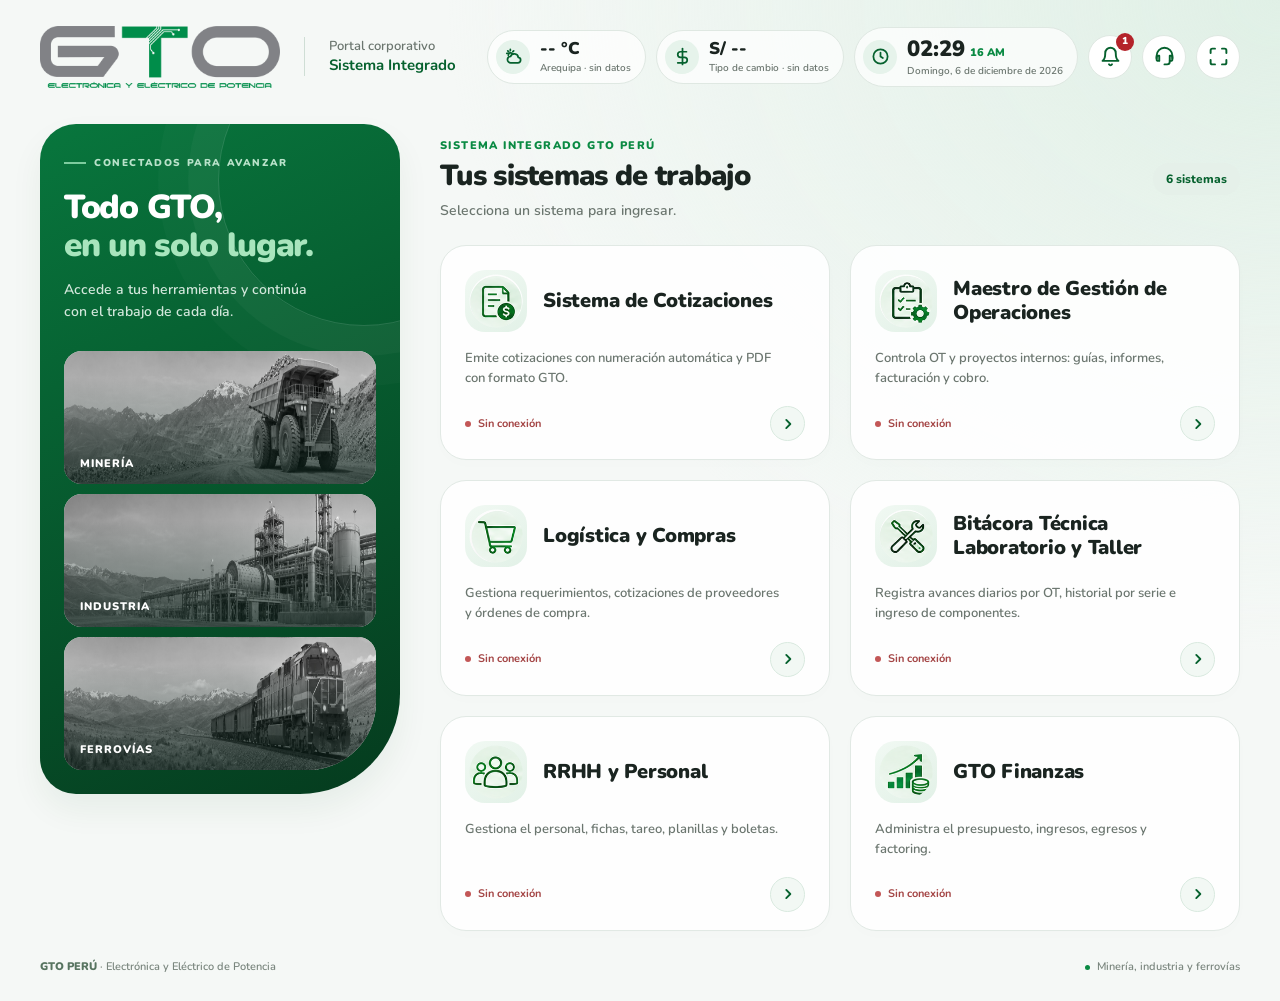
==== index.html @ 504fe236 "Redesign GTO portal with fluid layout, curved sector panel and responsive system cards" ====
<!doctype html>
<html lang="es">
<head>
<meta charset="utf-8">
<meta name="viewport" content="width=device-width,initial-scale=1">
<title>Sistema Integrado GTO</title>
<link rel="icon" type="image/png" href="assets/icono-cot.png">
<link rel="preconnect" href="https://fonts.googleapis.com">
<link href="https://fonts.googleapis.com/css2?family=Nunito:wght@500;600;700;800;900&display=swap" rel="stylesheet">
<style>
:root{--verde:#0A8A43;--verde2:#16A653;--osc:#06612E;--texto:#1A2420;--gris:#3C4540;--suave:#6B766F}
*{box-sizing:border-box;margin:0;padding:0}
html,body{background:#F5F8F6;color:var(--texto);min-width:320px}
body{font:600 15px/1.5 Nunito,"Segoe UI",Arial,sans-serif;background:radial-gradient(ellipse at 100% 0,#E0F0E6 0,transparent 46%),#F5F8F6}
a{color:inherit;text-decoration:none}button{font:inherit;color:inherit;background:none;border:0;cursor:pointer}
a:focus-visible,button:focus-visible{outline:3px solid var(--verde);outline-offset:5px}
.portal-header{max-width:1680px;margin:0 auto;padding:26px 40px 22px;display:flex;align-items:center;justify-content:space-between;gap:24px}
.brand{display:flex;align-items:center;gap:24px;flex:none}.brand img{display:block;width:240px;height:auto}.brand span{border-left:1px solid #CFDED5;padding-left:24px;font-size:13px;line-height:1.4;color:var(--suave)}.brand b{display:block;color:var(--osc);font-size:15px}
.barra{display:flex;align-items:center;justify-content:flex-end;gap:10px;flex-wrap:wrap}
.chip{display:flex;align-items:center;gap:10px;padding:8px 14px 8px 8px;border:1px solid #DFE8E2;border-radius:100px;background:#FFFFFFB8;min-height:52px}
.chip .ico{width:34px;height:34px;display:grid;place-items:center;background:#E6F3EB;color:var(--osc);border-radius:50%;flex:none}.ico svg{width:19px;height:19px}
.chip .v{font-size:17px;line-height:1.2;font-weight:900;font-variant-numeric:tabular-nums;white-space:nowrap}.chip .v small{font-size:11px;color:var(--verde);margin-left:5px}.chip .l{font-size:10px;line-height:1.3;color:var(--suave);margin-top:3px;max-width:200px}.reloj .v{font-size:22px}.reloj .sal{display:none}
.btn{position:relative;width:44px;height:44px;display:grid;place-items:center;color:var(--osc);border-radius:50%;background:#FFF;border:1px solid #DFE8E2;transition:background .18s,transform .18s}.btn svg{width:21px;height:21px}.btn:hover{background:#E8F5EC;transform:translateY(-2px)}.badge{position:absolute;top:-3px;right:-3px;min-width:18px;height:18px;padding:0 4px;border-radius:20px;background:#B4232A;color:white;font-size:10px;font-weight:900;display:grid;place-items:center}.badge:empty{display:none}
.portal-main{max-width:1680px;margin:0 auto;padding:14px 40px 24px;display:grid;grid-template-columns:minmax(280px,360px) minmax(0,1fr);gap:40px;align-items:start}
.intro{position:relative;isolation:isolate;padding:32px 24px 24px;background:linear-gradient(155deg,#08763D,#053B1E);color:#fff;border-radius:36px 36px 100px 36px;overflow:hidden;box-shadow:0 16px 32px #154D2310}
.intro::before{content:'';position:absolute;z-index:-1;top:-90px;right:-110px;width:290px;height:290px;border:1px solid #FFFFFF24;border-radius:50%;box-shadow:0 0 0 30px #FFFFFF08,0 0 0 60px #FFFFFF05;pointer-events:none}
.eyebrow{display:flex;align-items:center;gap:8px;font-size:10px;font-weight:900;letter-spacing:1.6px;color:#B9E2CA;text-transform:uppercase}.eyebrow::before{content:'';width:22px;height:2px;background:#7DCC9E}
.intro h1{font-size:clamp(30px,2.6vw,42px);font-weight:900;letter-spacing:-1.3px;line-height:1.14;margin:18px 0 14px}.intro h1 span{color:#A8E5BD}.intro>p{font-size:14px;line-height:1.6;color:#D2E7DB;max-width:260px}
.sectores{display:grid;gap:10px;margin-top:28px}.sector{height:133px;position:relative;overflow:hidden;isolation:isolate;border-radius:18px;background:#E0E6E2}.sector:last-child{border-bottom-right-radius:68px}.sector::before{content:'';position:absolute;inset:0;z-index:-1;background:url('assets/login-sectores-v2.jpg') center top/100% 300% no-repeat;transition:transform .6s}.sector:nth-child(2)::before{background-position:center}.sector:nth-child(3)::before{background-position:center bottom}.sector::after{content:'';position:absolute;inset:0;z-index:-1;background:linear-gradient(0deg,#0D241CB3,transparent 80%)}.sector span{position:absolute;bottom:12px;left:16px;font-size:11px;letter-spacing:1px;font-weight:900}.sector:hover::before{transform:scale(1.035)}
.module-region{padding-top:14px;min-width:0}.section-heading{display:flex;align-items:center;justify-content:space-between;gap:20px;margin-bottom:24px}.section-heading .kicker{font-size:11px;letter-spacing:1.4px;color:var(--verde);text-transform:uppercase;font-weight:900;margin-bottom:5px}.section-heading h2{font-size:29px;font-weight:900;letter-spacing:-.7px;line-height:1.2}.section-heading p{font-size:14px;color:var(--suave);margin-top:6px}.module-count{padding:7px 13px;border-radius:40px;background:#E5F0E9;color:var(--osc);font-size:12px;font-weight:800;white-space:nowrap}
.lienzo{display:grid;grid-template-columns:repeat(2,minmax(0,1fr));gap:20px}
.card{position:relative;display:flex;flex-direction:column;min-width:0;min-height:202px;background:#FFFFFFE8;border:1px solid #E1E9E4;border-radius:26px;padding:24px 24px 18px;box-shadow:0 4px 14px #214E2E03;transition:transform .2s,box-shadow .2s,border-color .2s;overflow:hidden}
.card:hover{transform:translateY(-4px);border-color:#9FCEB1;box-shadow:0 16px 36px #145C3010;background:#FFF}.card-top{display:flex;align-items:center;gap:16px;min-width:0;padding-right:0}.card-icon{width:62px;height:62px;display:grid;place-items:center;flex:none;border-radius:20px;background:linear-gradient(145deg,#F1F9F3,#E2F1E7)}.card img{width:54px;height:54px;object-fit:contain}.card h3{font-size:20px;line-height:1.2;font-weight:900;letter-spacing:-.25px;max-width:290px}.card p{font-size:13px;font-weight:600;line-height:1.55;color:var(--suave);margin:16px 0 18px;max-width:95%}.card-bottom{display:flex;align-items:center;justify-content:space-between;gap:12px;margin-top:auto}.est{display:inline-flex;align-items:center;gap:7px;font-size:11px;font-weight:700;color:var(--suave)}.est i{width:6px;height:6px;border-radius:50%;background:#B8C2BC}.est b{font-weight:700}.est.ok{color:#397953}.est.ok i{background:#23A45C}.est.mal{color:#A44545}.est.mal i{background:#C35757}.ir{display:grid;place-items:center;width:35px;height:35px;border-radius:50%;border:1px solid #D9E9DF;color:var(--osc);background:#F2F8F4;transition:color .2s,background .2s,transform .2s}.ir svg{width:14px;height:14px}.card:hover .ir{color:#fff;background:var(--verde);border-color:var(--verde);transform:translateX(2px)}
.portal-footer{max-width:1680px;margin:0 auto;padding:4px 40px 26px;display:flex;align-items:center;justify-content:space-between;gap:20px;color:#7A867E;font-size:11px}.portal-footer b{font-weight:900;color:#577460}.portal-footer span:last-child{display:flex;align-items:center;gap:7px}.portal-footer span:last-child::before{content:'';width:5px;height:5px;border-radius:50%;background:#0A8A43}
@media(min-width:1500px){.card{min-height:210px;padding:25px 28px 18px}.card h3{font-size:22px}.card p{font-size:14px}.intro{padding-top:38px}.sector{height:140px}}
@media(max-width:1250px){.portal-header{padding:22px 28px}.brand span{display:none}.brand img{width:210px}.portal-main{padding:12px 28px 24px;grid-template-columns:280px minmax(0,1fr);gap:26px}.intro{padding:28px 20px 22px}.intro h1{font-size:33px}.sector{height:145px}.card{padding:20px;min-height:215px}.card h3{font-size:18px}.card-icon{width:50px;height:50px;border-radius:17px}.card img{width:46px;height:46px}.card-top{gap:12px}.portal-footer{padding-left:28px;padding-right:28px}.chip .l{max-width:160px}}
@media(max-width:1000px){.portal-header{align-items:flex-start}.brand img{width:180px}.barra{gap:7px}.chip{min-height:44px;padding:6px 11px 6px 6px}.chip .ico{width:28px;height:28px}.chip .v{font-size:15px}.chip .l{font-size:9px;max-width:145px}.reloj .v{font-size:19px}.btn{width:38px;height:38px}.portal-main{grid-template-columns:220px minmax(0,1fr);gap:22px}.intro h1{font-size:29px}.intro>p{font-size:13px}.eyebrow{font-size:9px;letter-spacing:1px}.sector{height:150px}.card{padding:18px;min-height:230px}.card-top{align-items:flex-start;gap:10px}.card-icon{width:42px;height:42px;border-radius:14px}.card img{width:38px;height:38px}.card h3{font-size:17px}.card p{font-size:12px}.lienzo{gap:14px}.section-heading h2{font-size:25px}.module-count{display:none}}
@media(max-width:760px){.portal-header{padding:20px;flex-direction:column;gap:18px}.brand img{width:205px}.brand span{display:block;font-size:10px;padding-left:16px}.brand{gap:16px}.brand b{font-size:12px}#portalToolbar{width:100%}.barra{justify-content:flex-start;gap:8px}.chip{flex:1;min-height:48px;gap:8px}.chip .v{font-size:16px}.chip .l{max-width:130px;font-size:10px}.chip.reloj{order:1;flex-basis:calc(100% - 154px);flex-grow:1}.btn{order:2;width:40px;height:40px}.portal-main{display:block;padding:2px 20px 24px}.intro{padding:25px 22px 20px;border-radius:28px 28px 56px 28px}.intro h1{font-size:31px;letter-spacing:-.8px;margin:12px 0 10px}.intro h1 br{display:none}.intro>p{max-width:100%;font-size:13px}.sectores{grid-template-columns:repeat(3,minmax(0,1fr));gap:8px;margin-top:20px}.sector{height:90px;border-radius:12px}.sector:last-child{border-bottom-right-radius:30px}.sector::before{background-size:270% 300%;background-position:right top}.sector:nth-child(2)::before{background-position:right center}.sector:nth-child(3)::before{background-position:right bottom}.sector span{font-size:8px;letter-spacing:.4px;left:8px;bottom:8px}.module-region{padding-top:28px}.section-heading{margin-bottom:18px}.section-heading h2{font-size:25px}.section-heading p{font-size:13px}.lienzo{grid-template-columns:1fr;gap:13px}.card{min-height:0;padding:22px;border-radius:24px}.card-top{align-items:center;gap:14px}.card-icon{width:54px;height:54px;border-radius:18px}.card img{width:48px;height:48px}.card h3{font-size:20px;max-width:none}.card p{font-size:13px;margin:14px 0;max-width:100%}.card-bottom{margin-top:0}.ir{width:32px;height:32px}.portal-footer{padding:0 22px 26px;font-size:10px;flex-wrap:wrap;gap:7px}.portal-footer span:last-child{display:none}}
@media(prefers-reduced-motion:reduce){*,*::before{transition:none!important}}
/* Paneles flotantes (avisos y soporte) */
.velo{position:fixed;inset:0;background:rgba(10,20,15,.35);display:none;z-index:50}
.velo.on{display:block}
.panel{position:fixed;z-index:60;background:#fff;border-radius:18px;box-shadow:0 20px 50px rgba(10,30,20,.25);width:min(420px,calc(100vw - 32px));display:none;overflow:hidden}
.panel.on{display:block}
.panel header{display:flex;align-items:center;gap:12px;padding:18px 20px;background:linear-gradient(135deg,var(--verde2),var(--osc));color:#fff}
.panel header h4{font-size:18px;font-weight:900;flex:1}
.panel header button{color:#fff;font-size:24px;line-height:1;width:32px;height:32px;border-radius:50%}
.panel header button:hover{background:rgba(255,255,255,.15)}
.avisos{max-height:60vh;overflow:auto;padding:8px 0}
.aviso{padding:14px 20px;border-bottom:1px solid #EEF2EF}
.aviso:last-child{border-bottom:0}
.aviso .f{font-size:12px;font-weight:800;color:var(--verde);text-transform:uppercase;letter-spacing:.5px}
.aviso b{display:block;font-size:16px;font-weight:900;margin:2px 0 4px}
.aviso p{font-size:14px;color:var(--gris);line-height:1.45;font-weight:600}
.grupo{padding:12px 20px 4px;font-size:11px;font-weight:900;letter-spacing:1.2px;color:var(--suave);text-transform:uppercase}
.aviso{display:flex;gap:14px;align-items:flex-start}
.aviso .ti{width:40px;height:40px;border-radius:12px;display:grid;place-items:center;flex:none;color:#fff}
.aviso .ti svg{width:21px;height:21px}
.t-basura{background:#7A5A2B}.t-seguridad{background:#D98A0A}.t-visita{background:#1C6FD1}.t-recojo{background:#0A8A43}
.aviso.hoy{background:#FFF8EC}
.aviso.nuevo b::after{content:"NUEVO";margin-left:8px;font-size:10px;background:#D93A3A;color:#fff;padding:2px 6px;border-radius:8px;vertical-align:middle}
.vacio{padding:24px 20px;color:var(--suave);font-weight:700;text-align:center}
.sop{padding:20px;display:grid;gap:12px}
.sop p{color:var(--gris);font-weight:600;font-size:14px;line-height:1.45}
.sop a{display:flex;align-items:center;gap:14px;padding:14px 16px;border-radius:14px;border:1px solid #E1E8E4;font-weight:800;transition:.15s}
.sop a:hover{border-color:var(--verde);background:#F2FAF5}
.sop a span{display:block;font-size:13px;color:var(--suave);font-weight:600}
.sop a .i{width:44px;height:44px;border-radius:50%;display:grid;place-items:center;color:#fff;flex:none}
.sop a .i svg{width:22px;height:22px}

</style>
</head>
<body>
<header class="portal-header">
 <a class="brand" href="/" aria-label="Inicio · Sistema Integrado GTO"><img src="assets/logo-gto.png" alt="GTO · Electrónica y Eléctrico de Potencia"><span>Portal corporativo<b>Sistema Integrado</b></span></a>
 <div id="portalToolbar" aria-label="Información y herramientas"></div>
</header>
<main class="portal-main">
 <aside class="intro" aria-label="GTO Perú · Nuestros sectores">
  <div class="eyebrow">Conectados para avanzar</div>
  <h1>Todo GTO,<br> <span>en un solo lugar.</span></h1>
  <p>Accede a tus herramientas y continúa con el trabajo de cada día.</p>
  <div class="sectores"><div class="sector"><span>MINERÍA</span></div><div class="sector"><span>INDUSTRIA</span></div><div class="sector"><span>FERROVÍAS</span></div></div>
 </aside>
 <section class="module-region" aria-labelledby="module-title">
  <div class="section-heading"><div><div class="kicker">Sistema Integrado GTO Perú</div><h2 id="module-title">Tus sistemas de trabajo</h2><p>Selecciona un sistema para ingresar.</p></div><span class="module-count">6 sistemas</span></div>
  <nav class="lienzo" id="lienzo" aria-label="Sistemas de GTO"></nav>
 </section>
</main>
<footer class="portal-footer"><span><b>GTO PERÚ</b> · Electrónica y Eléctrico de Potencia</span><span>Minería, industria y ferrovías</span></footer>

<div class="velo" id="velo"></div>
<div class="panel" id="pAvisos" role="dialog" aria-label="Recordatorios"><header><h4>Recordatorios</h4><button data-cerrar aria-label="Cerrar">×</button></header><div class="avisos" id="listaAvisos"></div></div>
<div class="panel" id="pSoporte" role="dialog" aria-label="Soporte de sistemas"><header><h4>Soporte de sistemas</h4><button data-cerrar aria-label="Cerrar">×</button></header><div class="sop" id="sop"></div></div>

<script src="recordatorios.js?v=1"></script>
<script>
/* =====================================================================
   CONFIGURACIÓN — todo lo que se edita está aquí
   ===================================================================== */

/* 1) Sistemas (nombre, descripción, icono y dirección) */
const SISTEMAS = [
  { nombre:'Sistema de<br>Cotizaciones', desc:'Emite cotizaciones con numeración automática y PDF con formato GTO.', icono:'assets/icono-cot.png', url:'https://cotizador-gto-web.vercel.app' },
  { nombre:'Maestro de Gestión<br>de Operaciones', desc:'Controla OT y proyectos internos: guías, informes, facturación y cobro.', icono:'assets/icono-maestro.png', url:'https://maestro-gestion-operaciones.vercel.app' },
  { nombre:'Logística y<br>Compras', desc:'Gestiona requerimientos, cotizaciones de proveedores y órdenes de compra.', icono:'assets/icono-compras.png', url:'https://gto-oc-sistema-app.vercel.app' },
  { nombre:'Bitácora Técnica<br>Laboratorio y Taller', desc:'Registra avances diarios por OT, historial por serie e ingreso de componentes.', icono:'assets/icono-taller.png', url:'https://bitacora-tecnica-gto.vercel.app' },
  { nombre:'RRHH y<br>Personal', desc:'Gestiona el personal, fichas, tareo, planillas y boletas.', icono:'assets/icono-rrhh.png', url:'https://gto-rrhh.vercel.app' },
  { nombre:'GTO<br>Finanzas', desc:'Administra el presupuesto, ingresos, egresos y factoring.', icono:'assets/icono-finanzas.png', url:'https://gto-finanzas.vercel.app' },
];

/* 2) Recordatorios de la campana: se editan en el archivo recordatorios.js */

/* 3) Soporte de sistemas */
const SOPORTE = {
  whatsapp:'51921502895',                 // número con código de país, sin + ni espacios
  correo:'jalexisgomezm@gmail.com',
  nombre:'Soporte de sistemas GTO',
};

/* 4) Clima (Arequipa) */
const CLIMA = { lat:-16.41, lon:-71.54, lugar:'Arequipa' };

/* ===================================================================== */
const TZ='America/Lima';
const svg=(d,w=2.2)=>`<svg viewBox="0 0 24 24" fill="none" stroke="currentColor" stroke-width="${w}" stroke-linecap="round" stroke-linejoin="round" aria-hidden="true">${d}</svg>`;
const I={
  flecha:svg('<path d="M9 5l7 7-7 7"/>',3.2),
  reloj:svg('<circle cx="12" cy="12" r="9"/><path d="M12 7v5l3 2"/>'),
  sol:svg('<circle cx="12" cy="12" r="4"/><path d="M12 2v2M12 20v2M4.9 4.9l1.4 1.4M17.7 17.7l1.4 1.4M2 12h2M20 12h2M4.9 19.1l1.4-1.4M17.7 6.3l1.4-1.4"/>'),
  nube:svg('<path d="M7 18h10a4 4 0 0 0 .6-7.96A6 6 0 0 0 6.1 9.2 4.5 4.5 0 0 0 7 18z"/>'),
  solnube:svg('<path d="M8 3v1.5M3.5 8H5M4.8 4.8l1 1M12.2 4.8l-1 1"/><path d="M5.5 10.5a3 3 0 0 1 5.6-1.6"/><path d="M8.5 20h9a3.5 3.5 0 0 0 .5-6.96A5 5 0 0 0 8.3 12a3.9 3.9 0 0 0 .2 8z"/>'),
  lluvia:svg('<path d="M7 15h10a4 4 0 0 0 .6-7.96A6 6 0 0 0 6.1 6.2 4.5 4.5 0 0 0 7 15z"/><path d="M8 18l-1 3M12 18l-1 3M16 18l-1 3"/>'),
  tormenta:svg('<path d="M7 15h10a4 4 0 0 0 .6-7.96A6 6 0 0 0 6.1 6.2 4.5 4.5 0 0 0 7 15z"/><path d="M12 15l-2 4h3l-2 4"/>'),
  niebla:svg('<path d="M4 9h16M3 13h18M5 17h14"/>'),
  dolar:svg('<path d="M12 2v20"/><path d="M17 6H9.5a3.5 3.5 0 0 0 0 7h5a3.5 3.5 0 0 1 0 7H6"/>'),
  campana:svg('<path d="M6 8a6 6 0 1 1 12 0c0 7 3 9 3 9H3s3-2 3-9"/><path d="M10.3 21a1.94 1.94 0 0 0 3.4 0"/>'),
  soporte:svg('<path d="M3 14v-3a9 9 0 0 1 18 0v3"/><path d="M21 15a2 2 0 0 1-2 2h-1v-6h1a2 2 0 0 1 2 2z"/><path d="M3 15a2 2 0 0 0 2 2h1v-6H5a2 2 0 0 0-2 2z"/><path d="M18 17v1a3 3 0 0 1-3 3h-3"/>'),
  completa:svg('<path d="M8 3H5a2 2 0 0 0-2 2v3M16 3h3a2 2 0 0 1 2 2v3M8 21H5a2 2 0 0 1-2-2v-3M16 21h3a2 2 0 0 0 2-2v-3"/>'),
  salir:svg('<path d="M8 3v3a2 2 0 0 1-2 2H3M21 8h-3a2 2 0 0 1-2-2V3M3 16h3a2 2 0 0 1 2 2v3M16 21v-3a2 2 0 0 1 2-2h3"/>'),
  wa:'<svg viewBox="0 0 24 24" fill="currentColor" aria-hidden="true"><path d="M17.5 14.4c-.3-.1-1.7-.8-2-.9-.3-.1-.5-.1-.7.1-.2.3-.8.9-.9 1.1-.2.2-.3.2-.6.1-.3-.1-1.2-.5-2.3-1.4-.9-.8-1.4-1.7-1.6-2-.2-.3 0-.5.1-.6l.4-.5c.1-.2.2-.3.3-.5.1-.2 0-.4 0-.5l-.9-2.2c-.2-.6-.5-.5-.7-.5h-.6c-.2 0-.5.1-.8.4-.3.3-1 1-1 2.5s1.1 2.9 1.2 3.1c.1.2 2.1 3.2 5.1 4.5.7.3 1.3.5 1.7.6.7.2 1.4.2 1.9.1.6-.1 1.7-.7 2-1.4.2-.7.2-1.2.2-1.4-.1-.1-.3-.2-.6-.3zM12 2a10 10 0 0 0-8.6 15.1L2 22l5-1.3A10 10 0 1 0 12 2z"/></svg>',
  basura:svg('<path d="M3 6h18"/><path d="M8 6V4h8v2"/><path d="M6 6l1 14a2 2 0 0 0 2 2h6a2 2 0 0 0 2-2l1-14"/><path d="M10 11v6M14 11v6"/>'),
  seguridad:svg('<path d="M12 3l8 3v6c0 5-3.5 8-8 9-4.5-1-8-4-8-9V6z"/><path d="m9 12 2 2 4-4"/>'),
  visita:svg('<circle cx="9" cy="8" r="3.2"/><path d="M3 20a6 6 0 0 1 12 0"/><path d="M16 4.5a3 3 0 0 1 0 6M21 20a5 5 0 0 0-4-4.9"/>'),
  recojo:svg('<path d="M1 6h13v10H1z"/><path d="M14 9h4l3 3v4h-7"/><circle cx="5.5" cy="17.5" r="2"/><circle cx="17.5" cy="17.5" r="2"/>'),
  mail:svg('<rect x="3" y="5" width="18" height="14" rx="2"/><path d="m3 7 9 6 9-6"/>'),
};

/* --- Construcción --- */
const barra=`<div class="barra">
  <div class="chip" title="Clima en ${CLIMA.lugar}"><span class="ico" data-cico>${I.solnube}</span><div><div class="v" data-ct>-- °C</div><div class="l" data-cl>${CLIMA.lugar}</div></div></div>
  <div class="chip" title="Tipo de cambio del dólar"><span class="ico">${I.dolar}</span><div><div class="v" data-tc>S/ --</div><div class="l" data-tcl>Tipo de cambio</div></div></div>
  <div class="chip reloj" role="timer"><span class="ico">${I.reloj}</span><div><div class="v"><span data-h>--:--</span><small data-s></small></div><div class="l" data-f></div></div><div class="sal" data-g></div></div>
  <button class="btn" data-abrir="pAvisos" title="Recordatorios" aria-label="Recordatorios">${I.campana}<span class="badge" data-badge></span></button>
  <button class="btn" data-abrir="pSoporte" title="Soporte de sistemas" aria-label="Soporte de sistemas">${I.soporte}</button>
  <button class="btn" data-full title="Pantalla completa" aria-label="Pantalla completa">${I.completa}</button>
</div>`;
const tarjeta=(s,i)=>`<a class="card" href="${s.url}" target="_blank" rel="noopener" aria-label="${s.nombre.replace('<br>',' ')}">
 <div class="card-top"><span class="card-icon"><img src="${s.icono}" alt=""></span><h3>${s.nombre.replace('<br>',' ')}</h3></div>
 <p>${s.desc}</p><div class="card-bottom"><span class="est" data-est="${i}"><i></i><b>Verificando…</b></span><span class="ir" aria-hidden="true">${I.flecha}</span></div></a>`;
document.getElementById('lienzo').innerHTML=SISTEMAS.map(tarjeta).join('');
document.getElementById('portalToolbar').innerHTML=barra;
const $$=q=>document.querySelectorAll(q);
const set=(q,html)=>$$(q).forEach(e=>e.innerHTML=html);

/* --- Reloj (hora de Perú) --- */
const fH=new Intl.DateTimeFormat('es-PE',{timeZone:TZ,hour:'2-digit',minute:'2-digit',hour12:true});
const fS=new Intl.DateTimeFormat('es-PE',{timeZone:TZ,second:'2-digit'});
const fF=new Intl.DateTimeFormat('es-PE',{timeZone:TZ,weekday:'long',day:'numeric',month:'long',year:'numeric'});
const fHH=new Intl.DateTimeFormat('es-PE',{timeZone:TZ,hour:'numeric',hour12:false});
function tic(){
  const d=new Date(), p=fH.formatToParts(d), v=t=>(p.find(x=>x.type===t)||{}).value||'';
  const ap=v('dayPeriod').replace(/[.\s]/g,'').toUpperCase();
  const h=+fHH.format(d);
  set('[data-h]',v('hour')+':'+v('minute'));
  set('[data-s]',fS.format(d).padStart(2,'0')+' '+ap);
  set('[data-f]',fF.format(d).replace(/^./,c=>c.toUpperCase()));
  set('[data-g]',h<12?'Buenos<br>días':h<19?'Buenas<br>tardes':'Buenas<br>noches');
}
tic(); setInterval(tic,1000);

/* --- Clima (Open-Meteo, sin clave) --- */
function iconoClima(c){ if(c===0)return[I.sol,'Despejado']; if(c<=2)return[I.solnube,'Parcial nublado']; if(c===3)return[I.nube,'Nublado'];
  if(c<=48)return[I.niebla,'Neblina']; if(c<=67||(c>=80&&c<=82))return[I.lluvia,'Lluvia']; if(c<=77)return[I.nube,'Nieve']; return[I.tormenta,'Tormenta']; }
async function clima(){
  try{
    const r=await fetch(`https://api.open-meteo.com/v1/forecast?latitude=${CLIMA.lat}&longitude=${CLIMA.lon}&current=temperature_2m,weather_code&daily=temperature_2m_max,temperature_2m_min&timezone=${encodeURIComponent(TZ)}&forecast_days=1`);
    const j=await r.json(); const [ic,txt]=iconoClima(j.current.weather_code);
    set('[data-cico]',ic); set('[data-ct]',Math.round(j.current.temperature_2m)+' °C');
    set('[data-cl]',`${CLIMA.lugar} · ${txt} · ${Math.round(j.daily.temperature_2m_min[0])}°/${Math.round(j.daily.temperature_2m_max[0])}°`);
  }catch(e){ set('[data-cl]',CLIMA.lugar+' · sin datos'); }
}
clima(); setInterval(clima,30*60*1000);

/* --- Tipo de cambio (SUNAT; si no responde, referencial de mercado) --- */
const n3=x=>Number(x).toFixed(3);
async function tipoCambio(){
  try{
    const r=await fetch('https://api.apis.net.pe/v1/tipo-cambio-sunat'); if(!r.ok) throw 0;
    const j=await r.json(); if(!j.venta) throw 0;
    set('[data-tc]',`S/ ${n3(j.venta)}<small>V</small>`); set('[data-tcl]',`SUNAT · compra ${n3(j.compra)}`); return;
  }catch(e){}
  try{
    const r=await fetch('https://open.er-api.com/v6/latest/USD'); const j=await r.json();
    set('[data-tc]',`S/ ${n3(j.rates.PEN)}`); set('[data-tcl]','Dólar · referencial');
  }catch(e){ set('[data-tcl]','Tipo de cambio · sin datos'); }
}
tipoCambio(); setInterval(tipoCambio,60*60*1000);

/* --- Estado de cada sistema --- */
async function estado(){
  SISTEMAS.forEach(async(s,i)=>{
    const ctl=new AbortController(); const t=setTimeout(()=>ctl.abort(),9000); let ok=false;
    try{ await fetch(s.url,{mode:'no-cors',cache:'no-store',signal:ctl.signal}); ok=true; }catch(e){}
    clearTimeout(t);
    $$(`[data-est="${i}"]`).forEach(e=>{ e.className='est '+(ok?'ok':'mal'); e.querySelector('b').textContent=ok?'En línea':'Sin conexión'; });
  });
}
estado(); setInterval(estado,5*60*1000);

/* --- Recordatorios (campana) --- */
const EV=window.EVENTOS||[], FX=window.FIJOS||[], SG=window.SEGURIDAD||[];
const fISO=new Intl.DateTimeFormat('en-CA',{timeZone:TZ,year:'numeric',month:'2-digit',day:'2-digit'});
const fHM=new Intl.DateTimeFormat('en-GB',{timeZone:TZ,hour:'2-digit',minute:'2-digit',hour12:false});
const fDia=new Intl.DateTimeFormat('es-PE',{timeZone:'UTC',weekday:'long',day:'numeric',month:'long'});
const fWd=new Intl.DateTimeFormat('en-US',{timeZone:TZ,weekday:'short'});
const WD={Sun:0,Mon:1,Tue:2,Wed:3,Thu:4,Fri:5,Sat:6};
const addDias=(iso,n)=>{const d=new Date(iso+'T12:00:00Z');d.setUTCDate(d.getUTCDate()+n);return d.toISOString().slice(0,10)};
const LS='gto_recordatorios_vistos';
const leer=()=>{try{return JSON.parse(localStorage.getItem(LS)||'[]')}catch(e){return[]}};
function recordatorios(){
  const d=new Date(), hoy=fISO.format(d), manana=addDias(hoy,1), hm=fHM.format(d), wd=WD[fWd.format(d)];
  const items=[];
  // Eventos: hoy y mañana (activos); próximos 30 días (informativos)
  EV.filter(e=>e&&e.fecha>=hoy).sort((a,b)=>(a.fecha+(a.hora||'')).localeCompare(b.fecha+(b.hora||''))).forEach(e=>{
    const cuando=e.fecha===hoy?'Hoy':e.fecha===manana?'Mañana':fDia.format(new Date(e.fecha+'T12:00:00Z')).replace(/^./,c=>c.toUpperCase());
    if(e.fecha<=addDias(hoy,30)) items.push({id:'ev-'+e.fecha+'-'+e.titulo,g:e.fecha<=manana?'hoy':'prox',tipo:e.tipo==='recojo'?'recojo':'visita',
      f:`${cuando}${e.hora?' · '+e.hora+' h':''} · ${e.tipo==='recojo'?'Recojo':'Visita'}`,titulo:e.titulo,texto:e.texto||'',activo:e.fecha<=manana});
  });
  // Fijos semanales
  FX.forEach((r,i)=>{
    if(r.dias.includes(wd)&&hm>=(r.desde||'00:00')&&hm<=(r.hasta||'23:59'))
      items.push({id:`fx-${i}-${hoy}`,g:'hoy',tipo:r.tipo||'seguridad',f:'Hoy',titulo:r.titulo,texto:r.texto,activo:true});
    else if(r.previo&&r.dias.includes((wd+1)%7)&&hm>='15:00')
      items.push({id:`fxp-${i}-${hoy}`,g:'hoy',tipo:r.tipo||'seguridad',f:'Mañana',titulo:r.tituloPrevio||r.titulo,texto:r.textoPrevio||r.texto,activo:true});
  });
  // Seguridad del día (rota)
  if(SG.length){ const n=Math.floor(new Date(hoy+'T00:00:00Z')/864e5)%SG.length;
    items.push({id:'sg-'+hoy,g:'seg',tipo:'seguridad',f:'Seguridad del día',titulo:'Recuerda',texto:SG[n],activo:true}); }
  return items;
}
function pintarAvisos(){
  const it=recordatorios(), vistos=leer();
  set('[data-badge]',it.filter(x=>x.activo&&!vistos.includes(x.id)).length||'');
  const bloque=(g,t)=>{const l=it.filter(x=>x.g===g); return l.length?`<div class="grupo">${t}</div>`+l.map(x=>`<div class="aviso${g==='hoy'?' hoy':''}${x.activo&&!vistos.includes(x.id)?' nuevo':''}"><span class="ti t-${x.tipo}">${I[x.tipo]||I.seguridad}</span><div><span class="f">${x.f}</span><b>${x.titulo}</b><p>${x.texto}</p></div></div>`).join(''):''};
  const html=bloque('hoy','Hoy y mañana')+bloque('prox','Próximas visitas y recojos')+bloque('seg','Seguridad');
  document.getElementById('listaAvisos').innerHTML=html||'<div class="vacio">No hay recordatorios por ahora.</div>';
}
pintarAvisos(); setInterval(pintarAvisos,60*1000);

/* --- Soporte --- */
document.getElementById('sop').innerHTML=`<p>¿Algún sistema no carga o tienes una consulta? Escríbenos e indica el sistema y lo que ocurre.</p>
  <a href="https://wa.me/${SOPORTE.whatsapp}?text=${encodeURIComponent('Hola, necesito soporte con el Sistema Integrado GTO: ')}" target="_blank" rel="noopener"><span class="i" style="background:#25D366">${I.wa}</span><div>WhatsApp<span>+${SOPORTE.whatsapp.replace(/^(\d{2})(\d{3})(\d{3})(\d{3})$/,'$1 $2 $3 $4')}</span></div></a>
  <a href="mailto:${SOPORTE.correo}?subject=${encodeURIComponent('Soporte Sistema Integrado GTO')}"><span class="i" style="background:#0A8A43">${I.mail}</span><div>Correo<span>${SOPORTE.correo}</span></div></a>`;

/* --- Abrir / cerrar paneles --- */
const velo=document.getElementById('velo');
function cerrar(){ $$('.panel.on').forEach(p=>p.classList.remove('on')); velo.classList.remove('on'); }
function abrir(id,btn){
  cerrar(); const p=document.getElementById(id); p.classList.add('on'); velo.classList.add('on');
  const r=btn.getBoundingClientRect(); const w=p.offsetWidth;
  p.style.top=Math.min(r.bottom+10,window.innerHeight-p.offsetHeight-16)+'px';
  p.style.left=Math.max(16,Math.min(r.right-w,window.innerWidth-w-16))+'px';
  if(id==='pAvisos'){ try{localStorage.setItem(LS,JSON.stringify(recordatorios().map(a=>a.id)))}catch(e){} setTimeout(pintarAvisos,1500); set('[data-badge]',''); }
}
document.addEventListener('click',e=>{
  const a=e.target.closest('[data-abrir]'); if(a){ abrir(a.dataset.abrir,a); return; }
  if(e.target.closest('[data-cerrar]')||e.target===velo) cerrar();
  const f=e.target.closest('[data-full]'); if(f){ document.fullscreenElement?document.exitFullscreen():document.documentElement.requestFullscreen().catch(()=>{}); }
});
document.addEventListener('keydown',e=>{ if(e.key==='Escape') cerrar(); });
document.addEventListener('fullscreenchange',()=>{ const on=!!document.fullscreenElement;
  $$('[data-full]').forEach(b=>{ b.innerHTML=on?I.salir:I.completa; b.title=on?'Salir de pantalla completa':'Pantalla completa'; }); });
</script>
</body>
</html>
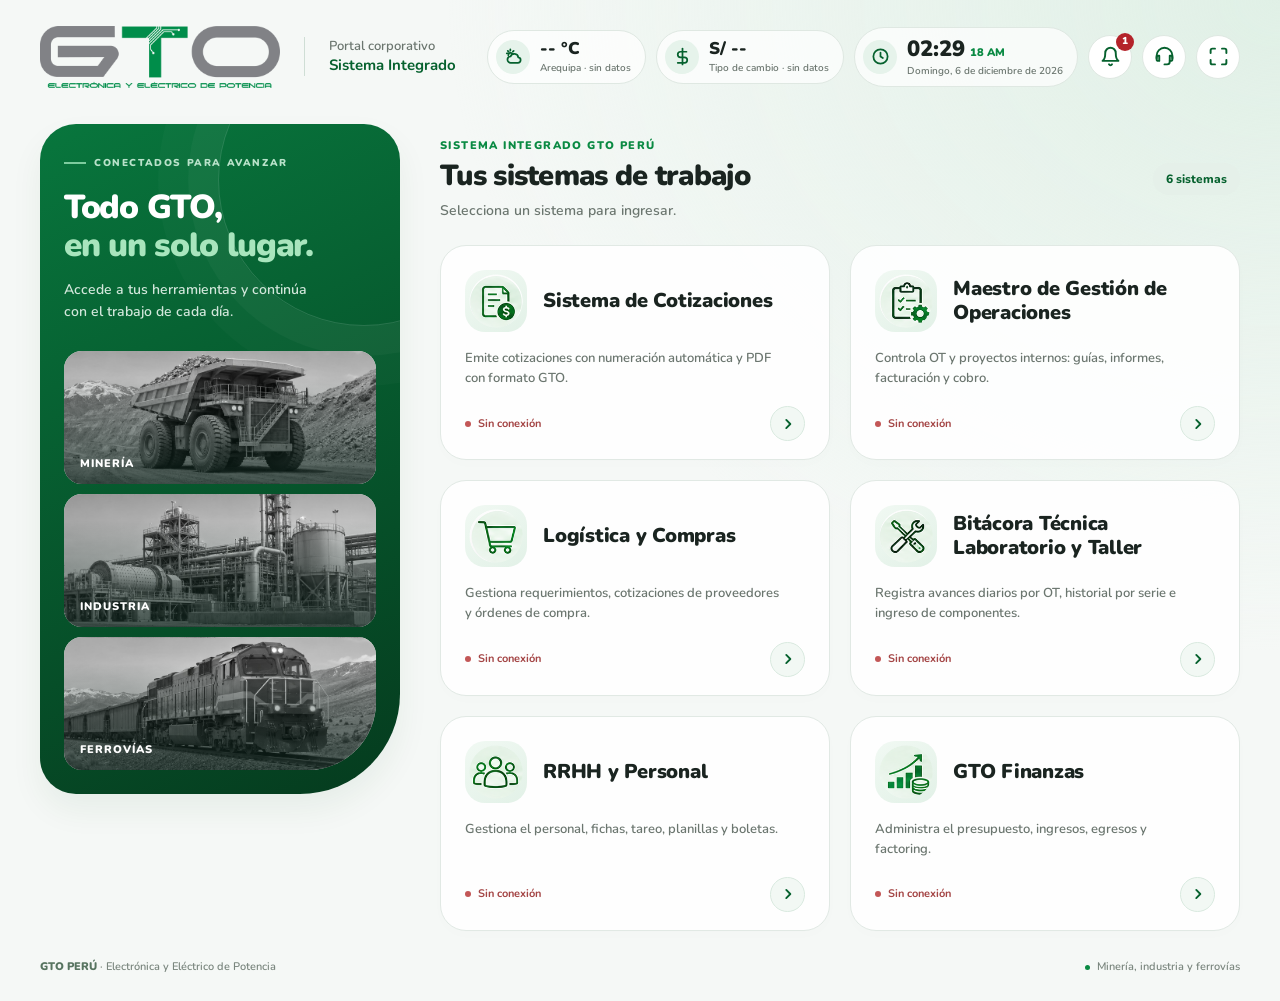
==== commit 104d1419: "Preserve sector photo proportions in responsive portal" ====
--- a/index.html
+++ b/index.html
@@ -26,7 +26,7 @@
 .intro::before{content:'';position:absolute;z-index:-1;top:-90px;right:-110px;width:290px;height:290px;border:1px solid #FFFFFF24;border-radius:50%;box-shadow:0 0 0 30px #FFFFFF08,0 0 0 60px #FFFFFF05;pointer-events:none}
 .eyebrow{display:flex;align-items:center;gap:8px;font-size:10px;font-weight:900;letter-spacing:1.6px;color:#B9E2CA;text-transform:uppercase}.eyebrow::before{content:'';width:22px;height:2px;background:#7DCC9E}
 .intro h1{font-size:clamp(30px,2.6vw,42px);font-weight:900;letter-spacing:-1.3px;line-height:1.14;margin:18px 0 14px}.intro h1 span{color:#A8E5BD}.intro>p{font-size:14px;line-height:1.6;color:#D2E7DB;max-width:260px}
-.sectores{display:grid;gap:10px;margin-top:28px}.sector{height:133px;position:relative;overflow:hidden;isolation:isolate;border-radius:18px;background:#E0E6E2}.sector:last-child{border-bottom-right-radius:68px}.sector::before{content:'';position:absolute;inset:0;z-index:-1;background:url('assets/login-sectores-v2.jpg') center top/100% 300% no-repeat;transition:transform .6s}.sector:nth-child(2)::before{background-position:center}.sector:nth-child(3)::before{background-position:center bottom}.sector::after{content:'';position:absolute;inset:0;z-index:-1;background:linear-gradient(0deg,#0D241CB3,transparent 80%)}.sector span{position:absolute;bottom:12px;left:16px;font-size:11px;letter-spacing:1px;font-weight:900}.sector:hover::before{transform:scale(1.035)}
+.sectores{display:grid;gap:10px;margin-top:28px}.sector{height:133px;position:relative;overflow:hidden;isolation:isolate;border-radius:18px;background:#E0E6E2}.sector:last-child{border-bottom-right-radius:68px}.sector::before{content:'';position:absolute;inset:0;z-index:-1;background:url('assets/login-sectores-v2.jpg') right top/auto 300% no-repeat;transition:transform .6s}.sector:nth-child(2)::before{background-position:right center}.sector:nth-child(3)::before{background-position:right bottom}.sector::after{content:'';position:absolute;inset:0;z-index:-1;background:linear-gradient(0deg,#0D241CB3,transparent 80%)}.sector span{position:absolute;bottom:12px;left:16px;font-size:11px;letter-spacing:1px;font-weight:900}.sector:hover::before{transform:scale(1.035)}
 .module-region{padding-top:14px;min-width:0}.section-heading{display:flex;align-items:center;justify-content:space-between;gap:20px;margin-bottom:24px}.section-heading .kicker{font-size:11px;letter-spacing:1.4px;color:var(--verde);text-transform:uppercase;font-weight:900;margin-bottom:5px}.section-heading h2{font-size:29px;font-weight:900;letter-spacing:-.7px;line-height:1.2}.section-heading p{font-size:14px;color:var(--suave);margin-top:6px}.module-count{padding:7px 13px;border-radius:40px;background:#E5F0E9;color:var(--osc);font-size:12px;font-weight:800;white-space:nowrap}
 .lienzo{display:grid;grid-template-columns:repeat(2,minmax(0,1fr));gap:20px}
 .card{position:relative;display:flex;flex-direction:column;min-width:0;min-height:202px;background:#FFFFFFE8;border:1px solid #E1E9E4;border-radius:26px;padding:24px 24px 18px;box-shadow:0 4px 14px #214E2E03;transition:transform .2s,box-shadow .2s,border-color .2s;overflow:hidden}
@@ -35,7 +35,7 @@
 @media(min-width:1500px){.card{min-height:210px;padding:25px 28px 18px}.card h3{font-size:22px}.card p{font-size:14px}.intro{padding-top:38px}.sector{height:140px}}
 @media(max-width:1250px){.portal-header{padding:22px 28px}.brand span{display:none}.brand img{width:210px}.portal-main{padding:12px 28px 24px;grid-template-columns:280px minmax(0,1fr);gap:26px}.intro{padding:28px 20px 22px}.intro h1{font-size:33px}.sector{height:145px}.card{padding:20px;min-height:215px}.card h3{font-size:18px}.card-icon{width:50px;height:50px;border-radius:17px}.card img{width:46px;height:46px}.card-top{gap:12px}.portal-footer{padding-left:28px;padding-right:28px}.chip .l{max-width:160px}}
 @media(max-width:1000px){.portal-header{align-items:flex-start}.brand img{width:180px}.barra{gap:7px}.chip{min-height:44px;padding:6px 11px 6px 6px}.chip .ico{width:28px;height:28px}.chip .v{font-size:15px}.chip .l{font-size:9px;max-width:145px}.reloj .v{font-size:19px}.btn{width:38px;height:38px}.portal-main{grid-template-columns:220px minmax(0,1fr);gap:22px}.intro h1{font-size:29px}.intro>p{font-size:13px}.eyebrow{font-size:9px;letter-spacing:1px}.sector{height:150px}.card{padding:18px;min-height:230px}.card-top{align-items:flex-start;gap:10px}.card-icon{width:42px;height:42px;border-radius:14px}.card img{width:38px;height:38px}.card h3{font-size:17px}.card p{font-size:12px}.lienzo{gap:14px}.section-heading h2{font-size:25px}.module-count{display:none}}
-@media(max-width:760px){.portal-header{padding:20px;flex-direction:column;gap:18px}.brand img{width:205px}.brand span{display:block;font-size:10px;padding-left:16px}.brand{gap:16px}.brand b{font-size:12px}#portalToolbar{width:100%}.barra{justify-content:flex-start;gap:8px}.chip{flex:1;min-height:48px;gap:8px}.chip .v{font-size:16px}.chip .l{max-width:130px;font-size:10px}.chip.reloj{order:1;flex-basis:calc(100% - 154px);flex-grow:1}.btn{order:2;width:40px;height:40px}.portal-main{display:block;padding:2px 20px 24px}.intro{padding:25px 22px 20px;border-radius:28px 28px 56px 28px}.intro h1{font-size:31px;letter-spacing:-.8px;margin:12px 0 10px}.intro h1 br{display:none}.intro>p{max-width:100%;font-size:13px}.sectores{grid-template-columns:repeat(3,minmax(0,1fr));gap:8px;margin-top:20px}.sector{height:90px;border-radius:12px}.sector:last-child{border-bottom-right-radius:30px}.sector::before{background-size:270% 300%;background-position:right top}.sector:nth-child(2)::before{background-position:right center}.sector:nth-child(3)::before{background-position:right bottom}.sector span{font-size:8px;letter-spacing:.4px;left:8px;bottom:8px}.module-region{padding-top:28px}.section-heading{margin-bottom:18px}.section-heading h2{font-size:25px}.section-heading p{font-size:13px}.lienzo{grid-template-columns:1fr;gap:13px}.card{min-height:0;padding:22px;border-radius:24px}.card-top{align-items:center;gap:14px}.card-icon{width:54px;height:54px;border-radius:18px}.card img{width:48px;height:48px}.card h3{font-size:20px;max-width:none}.card p{font-size:13px;margin:14px 0;max-width:100%}.card-bottom{margin-top:0}.ir{width:32px;height:32px}.portal-footer{padding:0 22px 26px;font-size:10px;flex-wrap:wrap;gap:7px}.portal-footer span:last-child{display:none}}
+@media(max-width:760px){.portal-header{padding:20px;flex-direction:column;gap:18px}.brand img{width:205px}.brand span{display:block;font-size:10px;padding-left:16px}.brand{gap:16px}.brand b{font-size:12px}#portalToolbar{width:100%}.barra{justify-content:flex-start;gap:8px}.chip{flex:1;min-height:48px;gap:8px}.chip .v{font-size:16px}.chip .l{max-width:130px;font-size:10px}.chip.reloj{order:1;flex-basis:calc(100% - 154px);flex-grow:1}.btn{order:2;width:40px;height:40px}.portal-main{display:block;padding:2px 20px 24px}.intro{padding:25px 22px 20px;border-radius:28px 28px 56px 28px}.intro h1{font-size:31px;letter-spacing:-.8px;margin:12px 0 10px}.intro h1 br{display:none}.intro>p{max-width:100%;font-size:13px}.sectores{grid-template-columns:repeat(3,minmax(0,1fr));gap:8px;margin-top:20px}.sector{height:90px;border-radius:12px}.sector:last-child{border-bottom-right-radius:30px}.sector::before{background-size:auto 300%;background-position:right top}.sector:nth-child(2)::before{background-position:right center}.sector:nth-child(3)::before{background-position:right bottom}.sector span{font-size:8px;letter-spacing:.4px;left:8px;bottom:8px}.module-region{padding-top:28px}.section-heading{margin-bottom:18px}.section-heading h2{font-size:25px}.section-heading p{font-size:13px}.lienzo{grid-template-columns:1fr;gap:13px}.card{min-height:0;padding:22px;border-radius:24px}.card-top{align-items:center;gap:14px}.card-icon{width:54px;height:54px;border-radius:18px}.card img{width:48px;height:48px}.card h3{font-size:20px;max-width:none}.card p{font-size:13px;margin:14px 0;max-width:100%}.card-bottom{margin-top:0}.ir{width:32px;height:32px}.portal-footer{padding:0 22px 26px;font-size:10px;flex-wrap:wrap;gap:7px}.portal-footer span:last-child{display:none}}
 @media(prefers-reduced-motion:reduce){*,*::before{transition:none!important}}
 /* Paneles flotantes (avisos y soporte) */
 .velo{position:fixed;inset:0;background:rgba(10,20,15,.35);display:none;z-index:50}
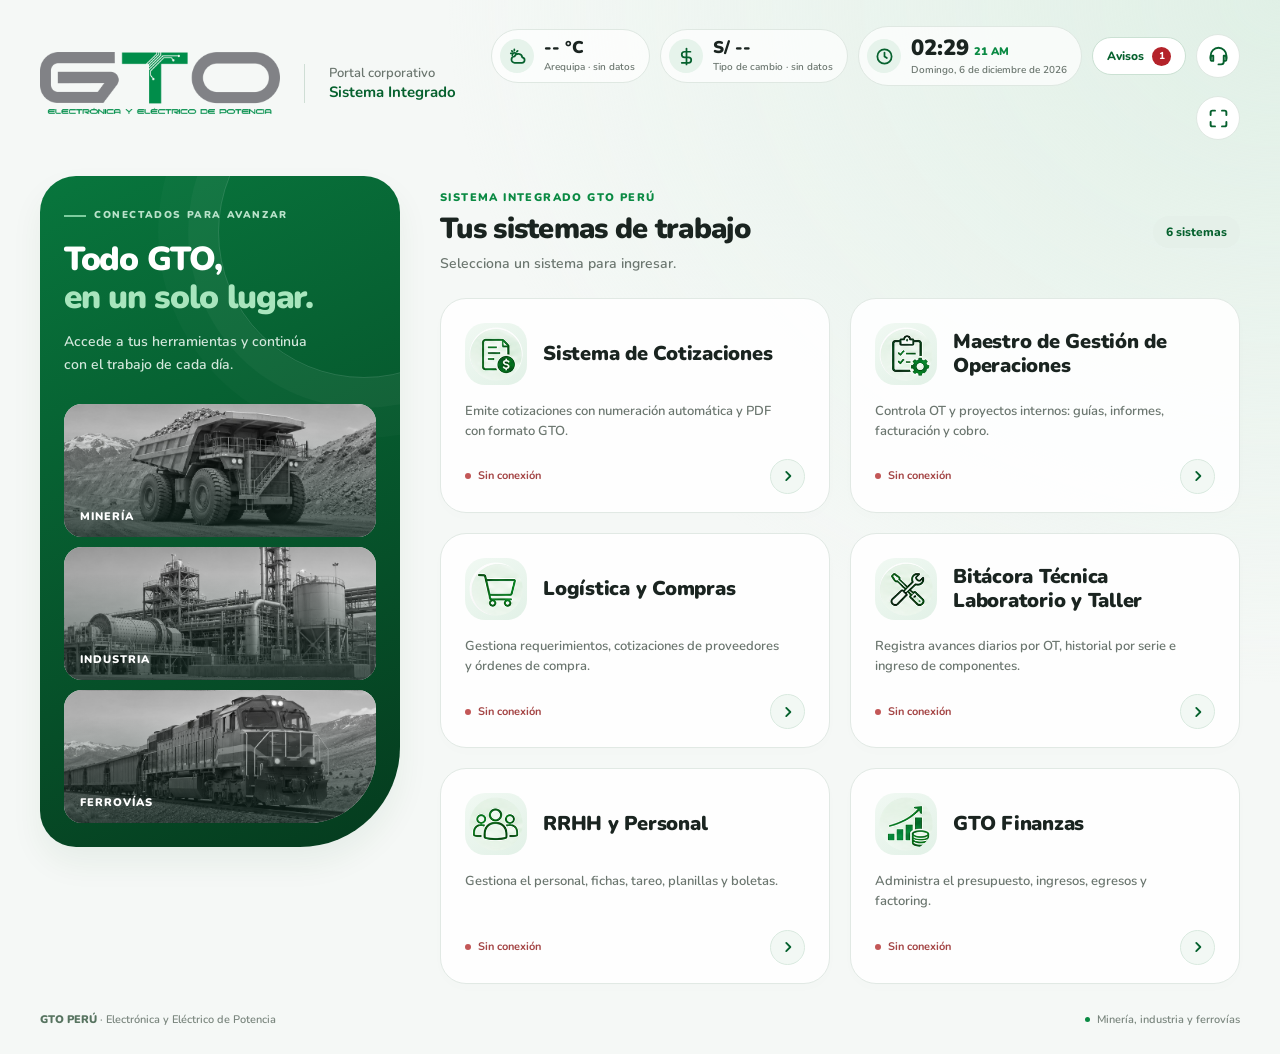
==== commit c205b0a6: "Preparar reloj y avisos comunes con adaptador de actividad y demostración" ====
--- a/index.html
+++ b/index.html
@@ -282,6 +282,7 @@
 document.addEventListener('fullscreenchange',()=>{ const on=!!document.fullscreenElement;
   $$('[data-full]').forEach(b=>{ b.innerHTML=on?I.salir:I.completa; b.title=on?'Salir de pantalla completa':'Pantalla completa'; }); });
 </script>
+<script src="gto-status.js" data-gto-target="[data-abrir=pAvisos]" data-gto-bell-only data-gto-module="Portal GTO"></script>
 </body>
 </html>
 
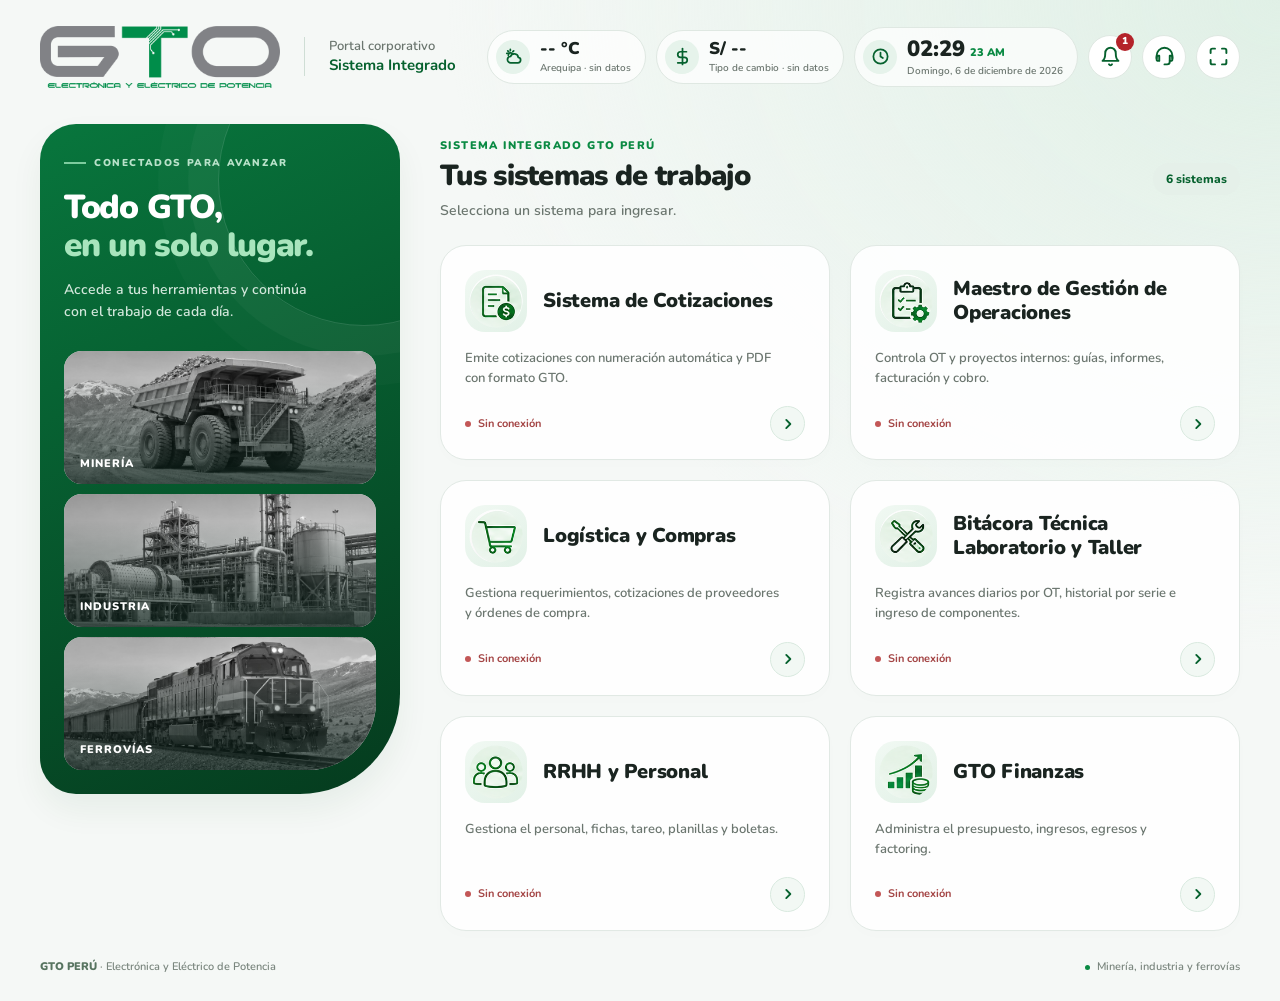
==== commit fecac587: "Preparar barra compartida con el diseño visual aprobado" ====
--- a/index.html
+++ b/index.html
@@ -282,7 +282,6 @@
 document.addEventListener('fullscreenchange',()=>{ const on=!!document.fullscreenElement;
   $$('[data-full]').forEach(b=>{ b.innerHTML=on?I.salir:I.completa; b.title=on?'Salir de pantalla completa':'Pantalla completa'; }); });
 </script>
-<script src="gto-status.js" data-gto-target="[data-abrir=pAvisos]" data-gto-bell-only data-gto-module="Portal GTO"></script>
 </body>
 </html>
 
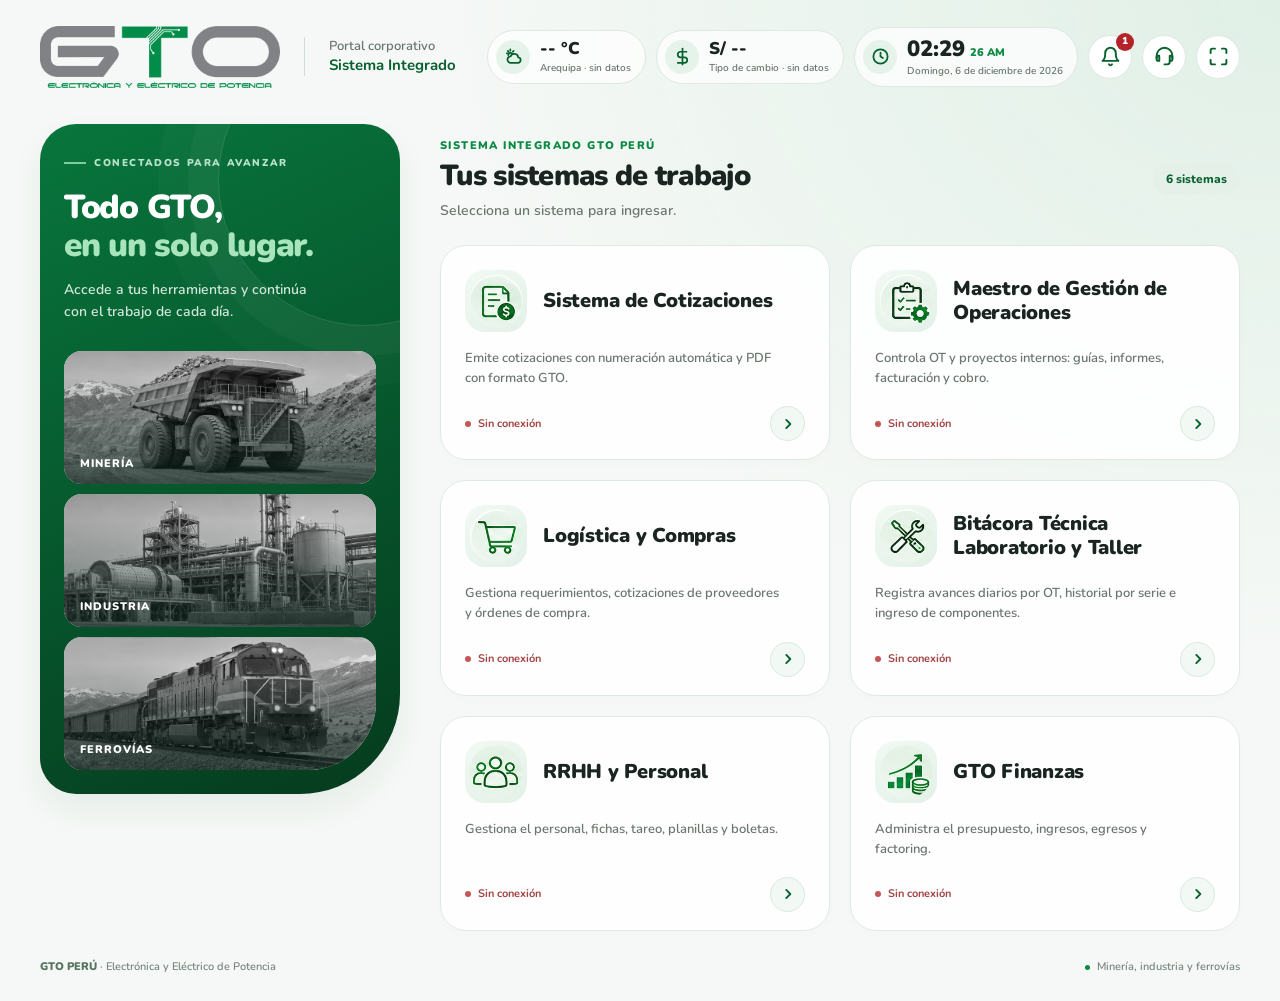
==== commit 575fded7: "Abrir soporte del portal desde los módulos" ====
--- a/index.html
+++ b/index.html
@@ -281,6 +281,7 @@
 document.addEventListener('keydown',e=>{ if(e.key==='Escape') cerrar(); });
 document.addEventListener('fullscreenchange',()=>{ const on=!!document.fullscreenElement;
   $$('[data-full]').forEach(b=>{ b.innerHTML=on?I.salir:I.completa; b.title=on?'Salir de pantalla completa':'Pantalla completa'; }); });
+if(location.hash==='#soporte'){const button=document.querySelector('[data-abrir=pSoporte]');if(button)abrir('pSoporte',button);}
 </script>
 </body>
 </html>
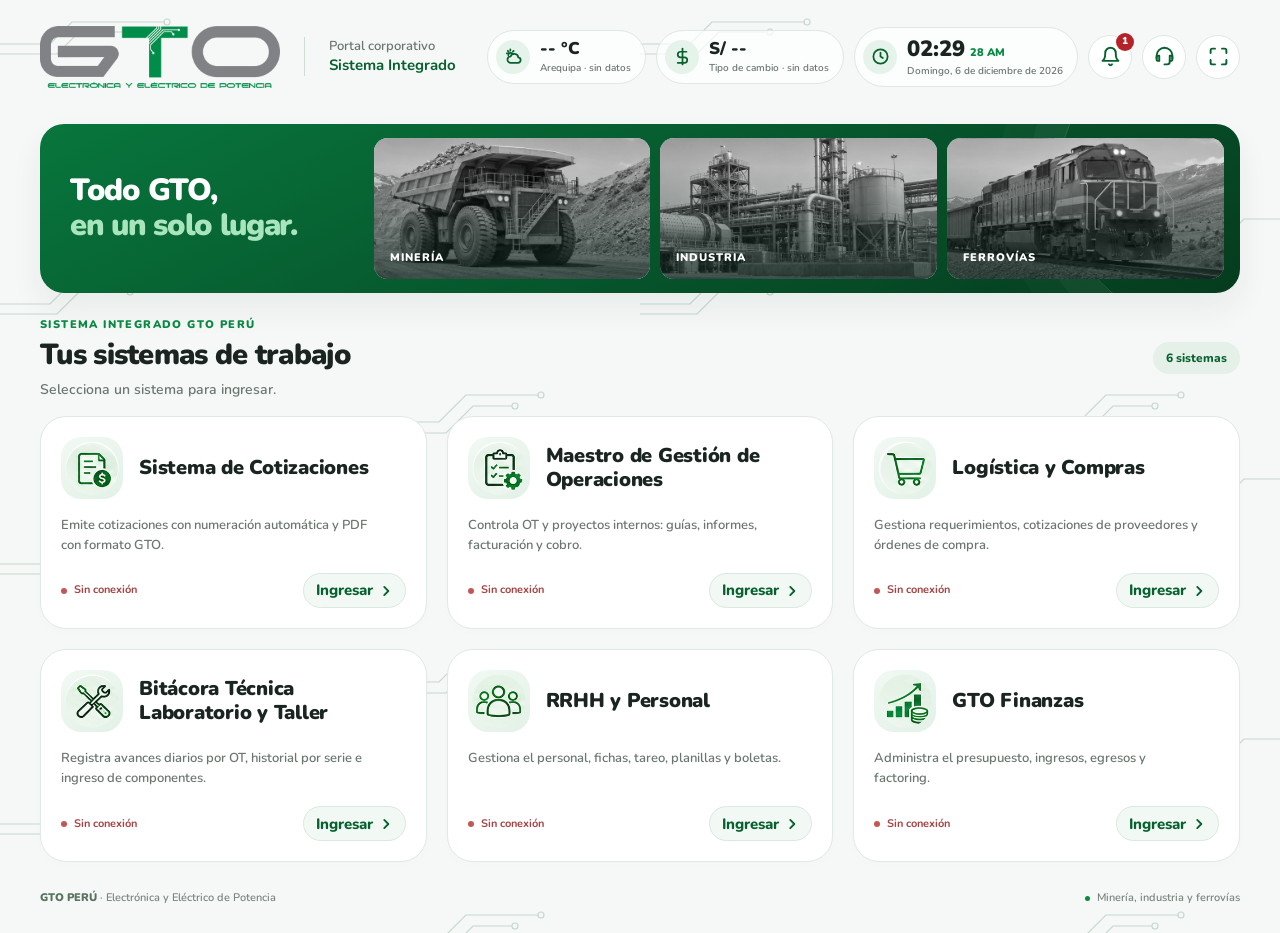
==== commit 9ae9f720: "Aplicar identidad de circuitos GTO y distribución adaptable: index.html" ====
--- a/index.html
+++ b/index.html
@@ -68,6 +68,13 @@
 .sop a .i{width:44px;height:44px;border-radius:50%;display:grid;place-items:center;color:#fff;flex:none}
 .sop a .i svg{width:22px;height:22px}
 
+
+@media screen {
+ body{background-color:#f6f7f7;background-image:url("data:image/svg+xml,%3Csvg%20xmlns%3D%22http%3A%2F%2Fwww.w3.org%2F2000%2Fsvg%22%20width%3D%22640%22%20height%3D%22260%22%20viewBox%3D%220%200%20640%20260%22%3E%3Cg%20fill%3D%22none%22%20stroke%3D%22%2375a88a%22%20opacity%3D%22.38%22%20stroke-width%3D%221.2%22%3E%3Cpath%20d%3D%22M0%2044h50l22-22h92m-164%2032h57l22-22h48m233%20130h79l27-27h72m-178%2038h86l27-27h39M560%20235h28l16-16h36%22%2F%3E%3Ccircle%20cx%3D%22167%22%20cy%3D%2222%22%20r%3D%223%22%2F%3E%3Ccircle%20cx%3D%22130%22%20cy%3D%2232%22%20r%3D%223%22%2F%3E%3Ccircle%20cx%3D%22541%22%20cy%3D%22135%22%20r%3D%223%22%2F%3E%3Ccircle%20cx%3D%22515%22%20cy%3D%22146%22%20r%3D%223%22%2F%3E%3C%2Fg%3E%3C%2Fsvg%3E")}
+ .portal-main{display:block}.module-region{padding-top:24px}.ir{display:inline-flex;gap:6px;width:auto;padding:0 12px;border-radius:30px;font-weight:800}.card{background:#fff}
+}
+@media(min-width:761px){.intro{display:grid;grid-template-columns:minmax(195px,1fr) 3fr;align-items:center;gap:20px;padding:14px 16px 14px 30px;border-radius:24px}.intro h1{margin:0;font-size:clamp(26px,2.4vw,40px)}.intro>.eyebrow,.intro>p{display:none}.sectores{margin:0;grid-template-columns:repeat(3,minmax(0,1fr))}.sector,.sector:last-child{height:clamp(120px,11vw,175px);border-radius:14px}.card{min-height:165px;padding:20px}.section-heading{margin-bottom:16px}}
+@media(min-width:1060px){.lienzo{grid-template-columns:repeat(3,minmax(0,1fr))}}
 </style>
 </head>
 <body>
@@ -157,7 +164,7 @@
 </div>`;
 const tarjeta=(s,i)=>`<a class="card" href="${s.url}" target="_blank" rel="noopener" aria-label="${s.nombre.replace('<br>',' ')}">
  <div class="card-top"><span class="card-icon"><img src="${s.icono}" alt=""></span><h3>${s.nombre.replace('<br>',' ')}</h3></div>
- <p>${s.desc}</p><div class="card-bottom"><span class="est" data-est="${i}"><i></i><b>Verificando…</b></span><span class="ir" aria-hidden="true">${I.flecha}</span></div></a>`;
+ <p>${s.desc}</p><div class="card-bottom"><span class="est" data-est="${i}"><i></i><b>Verificando…</b></span><span class="ir" aria-hidden="true">Ingresar ${I.flecha}</span></div></a>`;
 document.getElementById('lienzo').innerHTML=SISTEMAS.map(tarjeta).join('');
 document.getElementById('portalToolbar').innerHTML=barra;
 const $$=q=>document.querySelectorAll(q);
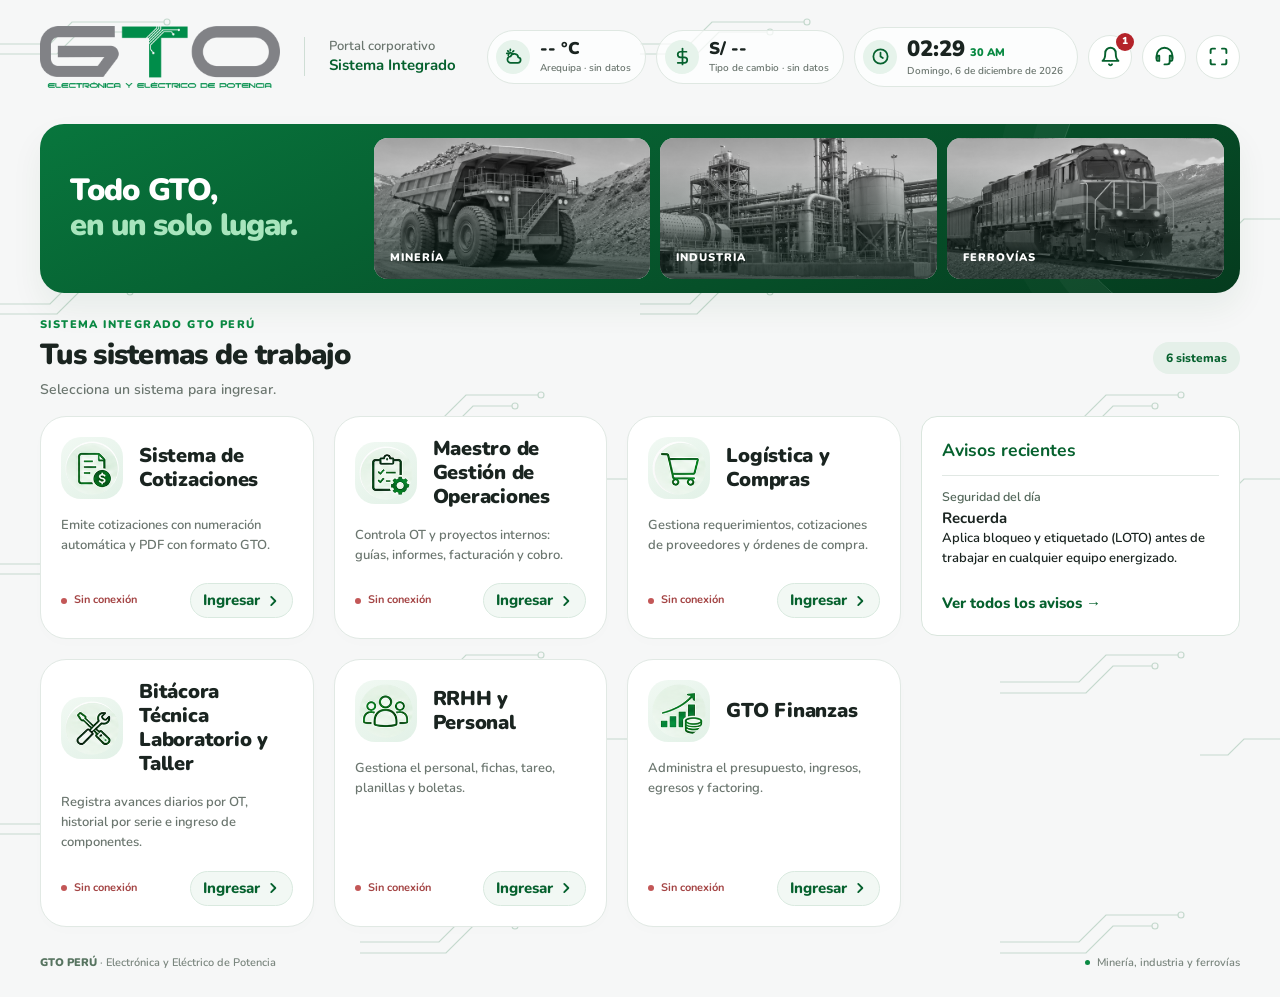
==== commit 7a2c0b05: "Integrar avisos y encabezado corporativo GTO: index.html" ====
--- a/index.html
+++ b/index.html
@@ -75,6 +75,8 @@
 }
 @media(min-width:761px){.intro{display:grid;grid-template-columns:minmax(195px,1fr) 3fr;align-items:center;gap:20px;padding:14px 16px 14px 30px;border-radius:24px}.intro h1{margin:0;font-size:clamp(26px,2.4vw,40px)}.intro>.eyebrow,.intro>p{display:none}.sectores{margin:0;grid-template-columns:repeat(3,minmax(0,1fr))}.sector,.sector:last-child{height:clamp(120px,11vw,175px);border-radius:14px}.card{min-height:165px;padding:20px}.section-heading{margin-bottom:16px}}
 @media(min-width:1060px){.lienzo{grid-template-columns:repeat(3,minmax(0,1fr))}}
+@media(min-width:1100px){.module-region{display:grid;grid-template-columns:minmax(0,2.7fr) minmax(260px,1fr);column-gap:20px}.module-region .section-heading{grid-column:1/-1}.module-region .lienzo{grid-template-columns:repeat(3,minmax(0,1fr))}}
+.portal-notices{align-self:start;background:white;border:1px solid #dae6de;border-radius:16px;padding:20px}.portal-notices h3{color:#06612e;margin:0 0 12px}.portal-notices article{padding:12px 0;border-top:1px solid #e1e8e4}.portal-notices small{display:block;color:#54685b}.portal-notices button{color:#06612e;font-weight:800;margin-top:12px}.portal-notices p{font-size:13px}@media(max-width:1099px){.portal-notices{margin-top:16px}}
 </style>
 </head>
 <body>
@@ -92,6 +94,7 @@
  <section class="module-region" aria-labelledby="module-title">
   <div class="section-heading"><div><div class="kicker">Sistema Integrado GTO Perú</div><h2 id="module-title">Tus sistemas de trabajo</h2><p>Selecciona un sistema para ingresar.</p></div><span class="module-count">6 sistemas</span></div>
   <nav class="lienzo" id="lienzo" aria-label="Sistemas de GTO"></nav>
+ <aside class="portal-notices"><h3>Avisos recientes</h3><div id="recent-notices"></div><button type="button" data-abrir="pAvisos">Ver todos los avisos →</button></aside>
  </section>
 </main>
 <footer class="portal-footer"><span><b>GTO PERÚ</b> · Electrónica y Eléctrico de Potencia</span><span>Minería, industria y ferrovías</span></footer>
@@ -258,6 +261,9 @@
 }
 function pintarAvisos(){
   const it=recordatorios(), vistos=leer();
+  const recent=document.getElementById('recent-notices');recent.replaceChildren();
+  for(const item of it.slice(0,3)){const row=document.createElement('article'),label=document.createElement('small'),title=document.createElement('strong'),detail=document.createElement('p');label.textContent=item.f;title.textContent=item.titulo;detail.textContent=item.texto;row.append(label,title,detail);recent.append(row);}
+  if(!it.length)recent.textContent='Sin avisos para esta fecha.';
   set('[data-badge]',it.filter(x=>x.activo&&!vistos.includes(x.id)).length||'');
   const bloque=(g,t)=>{const l=it.filter(x=>x.g===g); return l.length?`<div class="grupo">${t}</div>`+l.map(x=>`<div class="aviso${g==='hoy'?' hoy':''}${x.activo&&!vistos.includes(x.id)?' nuevo':''}"><span class="ti t-${x.tipo}">${I[x.tipo]||I.seguridad}</span><div><span class="f">${x.f}</span><b>${x.titulo}</b><p>${x.texto}</p></div></div>`).join(''):''};
   const html=bloque('hoy','Hoy y mañana')+bloque('prox','Próximas visitas y recojos')+bloque('seg','Seguridad');
@@ -276,7 +282,7 @@
 function abrir(id,btn){
   cerrar(); const p=document.getElementById(id); p.classList.add('on'); velo.classList.add('on');
   const r=btn.getBoundingClientRect(); const w=p.offsetWidth;
-  p.style.top=Math.min(r.bottom+10,window.innerHeight-p.offsetHeight-16)+'px';
+  p.style.top=Math.max(8,Math.min(r.bottom+10,window.innerHeight-p.offsetHeight-16))+'px';
   p.style.left=Math.max(16,Math.min(r.right-w,window.innerWidth-w-16))+'px';
   if(id==='pAvisos'){ try{localStorage.setItem(LS,JSON.stringify(recordatorios().map(a=>a.id)))}catch(e){} setTimeout(pintarAvisos,1500); set('[data-badge]',''); }
 }
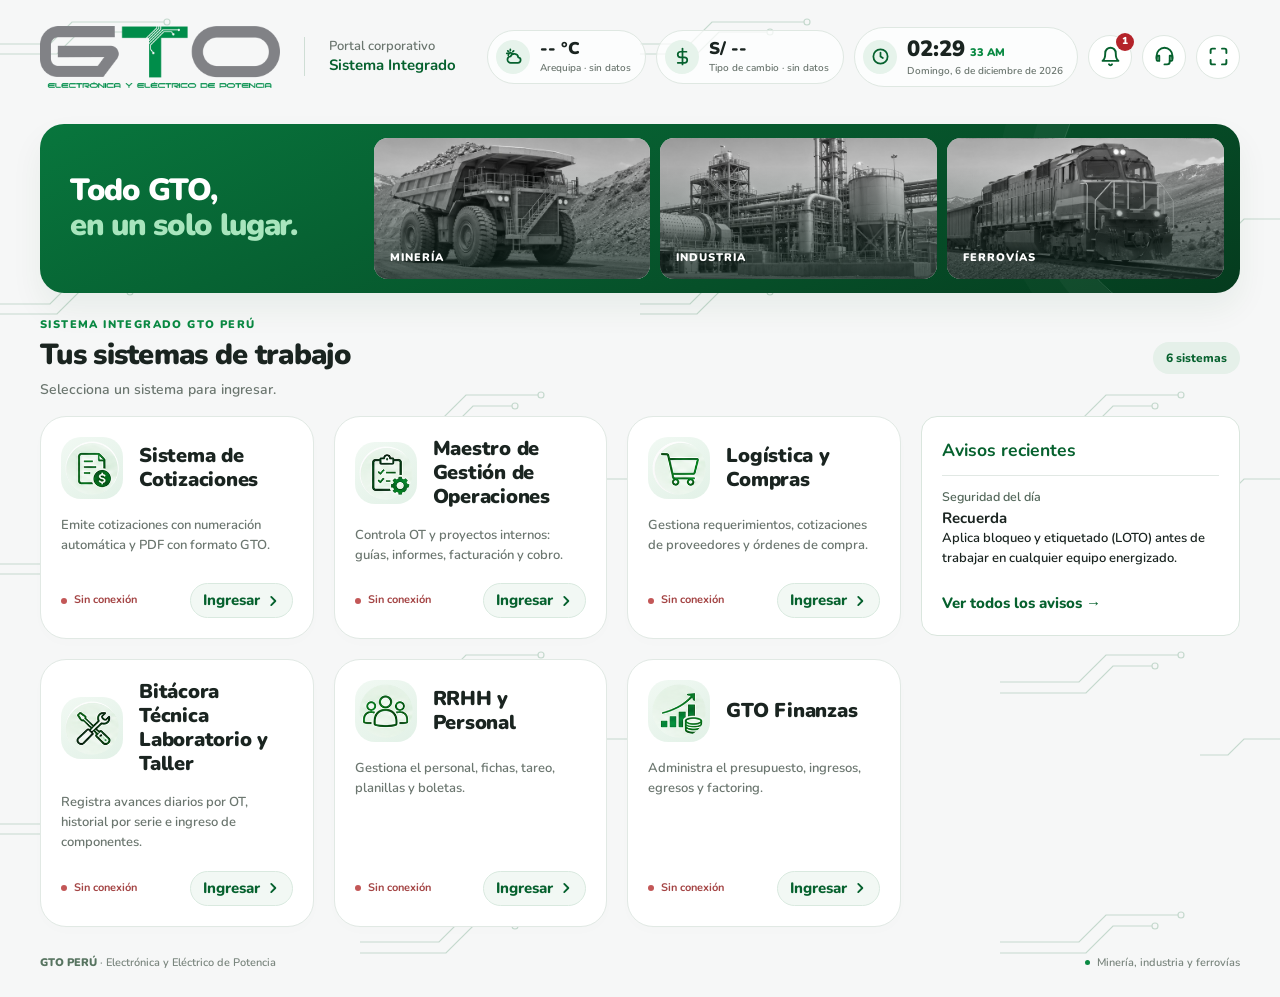
==== commit ff05cf7f: "Pestana del menu con icono propio" ====
--- a/index.html
+++ b/index.html
@@ -4,7 +4,7 @@
 <meta charset="utf-8">
 <meta name="viewport" content="width=device-width,initial-scale=1">
 <title>Sistema Integrado GTO</title>
-<link rel="icon" type="image/png" href="assets/icono-cot.png">
+<link rel="icon" type="image/png" href="assets/icono-menu.png">
 <link rel="preconnect" href="https://fonts.googleapis.com">
 <link href="https://fonts.googleapis.com/css2?family=Nunito:wght@500;600;700;800;900&display=swap" rel="stylesheet">
 <style>
